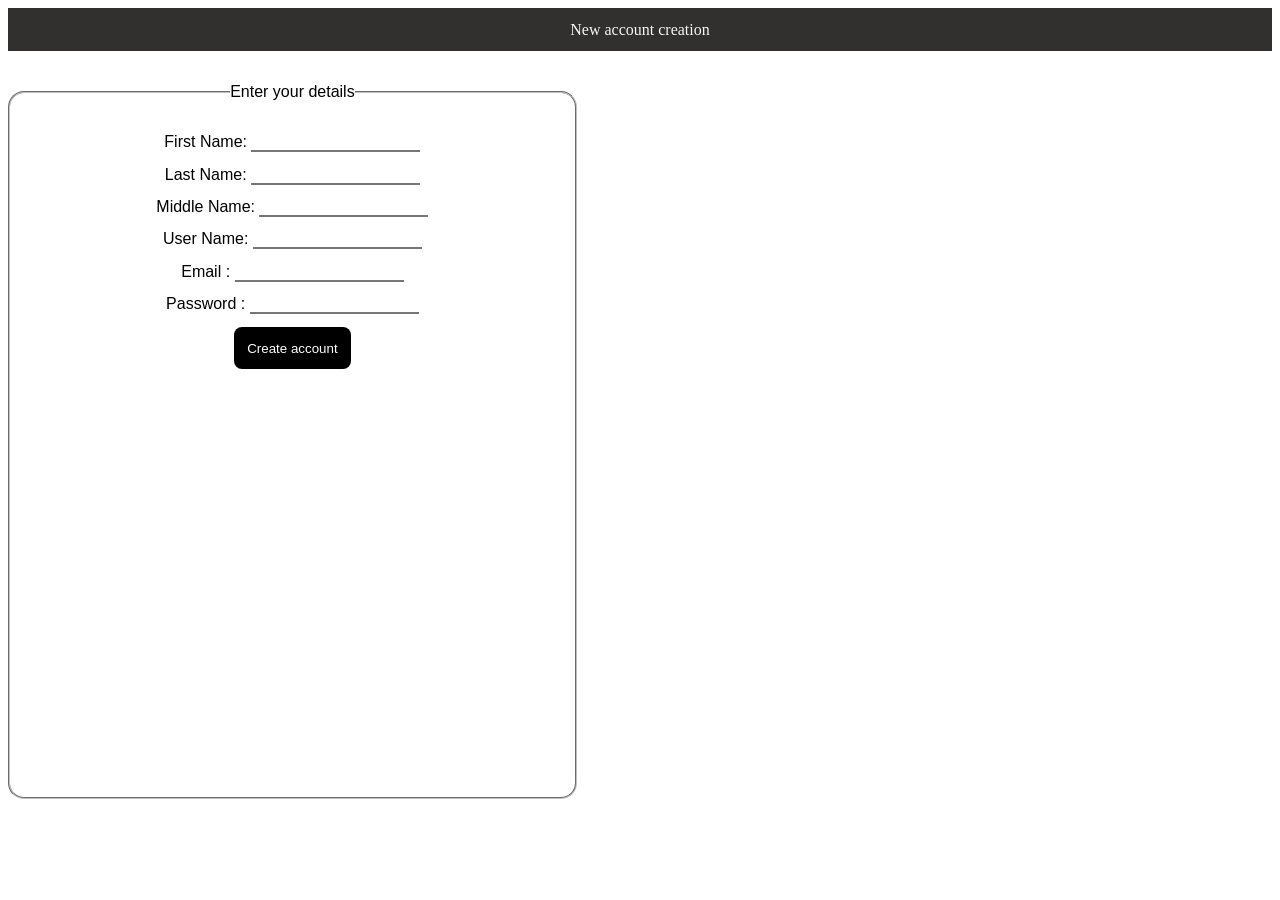
==== HTML/new_acc.html @ 0e1fec4a "php" ====
<!DOCTYPE html>
<html lang="en">
	<head>
		<meta charset="UTF-8" />
		<meta
			name="viewport"
			content="width=device-width, initial-scale=1.0"
		/>
		<title>the_website</title>
		<link
			href="../CSS/main.css"
			rel="stylesheet"
		/>
	</head>
	<body>
		<header>New account creation</header>
		<form
			action="../php/new_user.php"
			method="POST"
		>
			<fieldset>
				<legend>Enter your details</legend>
				<label>First Name: <input type="text" /></label><br />
				<label>Last Name: <input type="text" /></label><br />
				<label>Middle Name: <input type="text" /></label><br />
				<label>User Name: <input type="text" /></label><br />
				<label>Email : <input type="text" /></label><br />
				<label>Password : <input type="text" /></label><br />
				<button type="submit">Create account</button>
			</fieldset>
		</form>
	</body>
</html>
---- CSS/main.css ----
*{
    box-sizing: border-box;
    margin: 0%;
    padding: 0%;
    font-family: 'Lucida Sans', 'Lucida Sans Regular', 'Lucida Grande', 'Lucida Sans Unicode', Geneva, Verdana, sans-serif;
}

nav{
    background-color: darkslategray;
}

header{
    background-color: rgb(49, 48, 46);
    text-align: center;
    font-family: 'Trebuchet MS';
    color:whitesmoke ;
    padding: 1%;
}

aside{
    background-color: yellowgreen;
}

body{
   padding : 0.5em; 
   height : 100vh;
   
}

button{
    padding: 1em;
    font-family:'Open Sans', 'Helvetica Neue', sans-serif;
    border-radius: 0.5rem;
    color: white;
    background-color: black;
    border-width: 0;
}

fieldset{
    padding: 2em;
    width: 90%;
    height: 90%;
    text-align: center;
    border-radius: 1em;
    margin-top: 2em;
}

form{
    width:50%;
    height: 90%;
}

input{
    margin-bottom:1em ;
    border-style: none none  solid none;
}

.new_acc{
   
    width : 30%;
}
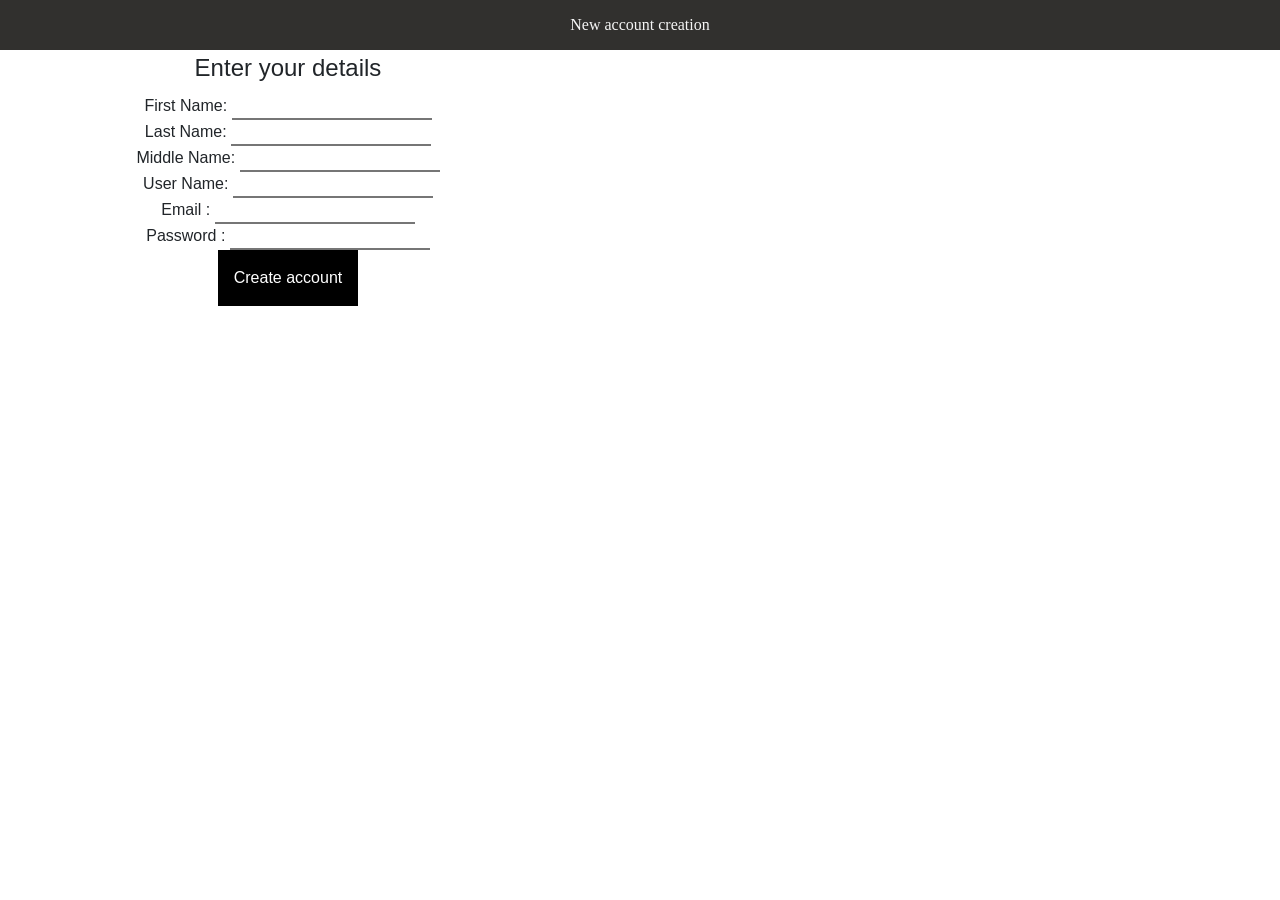
==== commit 97744fc6: "the workings" ====
--- a/HTML/new_acc.html
+++ b/HTML/new_acc.html
@@ -1,4 +1,4 @@
-<!DOCTYPE html>
+<!doctype html>
 <html lang="en">
 	<head>
 		<meta charset="UTF-8" />
@@ -11,6 +11,12 @@
 			href="../CSS/main.css"
 			rel="stylesheet"
 		/>
+		<link
+			href="https://cdn.jsdelivr.net/npm/bootstrap@5.3.8/dist/css/bootstrap.min.css"
+			rel="stylesheet"
+			integrity="sha384-sRIl4kxILFvY47J16cr9ZwB07vP4J8+LH7qKQnuqkuIAvNWLzeN8tE5YBujZqJLB"
+			crossorigin="anonymous"
+		/>
 	</head>
 	<body>
 		<header>New account creation</header>
@@ -20,12 +26,42 @@
 		>
 			<fieldset>
 				<legend>Enter your details</legend>
-				<label>First Name: <input type="text" /></label><br />
-				<label>Last Name: <input type="text" /></label><br />
-				<label>Middle Name: <input type="text" /></label><br />
-				<label>User Name: <input type="text" /></label><br />
-				<label>Email : <input type="text" /></label><br />
-				<label>Password : <input type="text" /></label><br />
+				<label
+					>First Name:
+					<input
+						type="text"
+						name="first_name" /></label
+				><br />
+				<label
+					>Last Name:
+					<input
+						type="text"
+						name="last_name" /></label
+				><br />
+				<label
+					>Middle Name:
+					<input
+						type="text"
+						name="middle_name" /></label
+				><br />
+				<label
+					>User Name:
+					<input
+						type="text"
+						name="username" /></label
+				><br />
+				<label
+					>Email :
+					<input
+						type="text"
+						name="email" /></label
+				><br />
+				<label
+					>Password :
+					<input
+						type="text"
+						name="password" /></label
+				><br />
 				<button type="submit">Create account</button>
 			</fieldset>
 		</form>
--- a/CSS/main.css
+++ b/CSS/main.css
@@ -1,61 +1,59 @@
-*{
-    box-sizing: border-box;
-    margin: 0%;
-    padding: 0%;
-    font-family: 'Lucida Sans', 'Lucida Sans Regular', 'Lucida Grande', 'Lucida Sans Unicode', Geneva, Verdana, sans-serif;
+* {
+	box-sizing: border-box;
+	margin: 0%;
+	padding: 0%;
+	font-family:
+		"Lucida Sans", "Lucida Sans Regular", "Lucida Grande", "Lucida Sans Unicode", Geneva, Verdana, sans-serif;
 }
 
-nav{
-    background-color: darkslategray;
+nav {
+	background-color: darkslategray;
 }
 
-header{
-    background-color: rgb(49, 48, 46);
-    text-align: center;
-    font-family: 'Trebuchet MS';
-    color:whitesmoke ;
-    padding: 1%;
+header {
+	background-color: rgb(49, 48, 46);
+	text-align: center;
+	font-family: "Trebuchet MS";
+	color: whitesmoke;
+	padding: 1%;
 }
 
-aside{
-    background-color: yellowgreen;
+aside {
+	background-color: yellowgreen;
 }
 
-body{
-   padding : 0.5em; 
-   height : 100vh;
-   
+body {
+	height: 100vh;
 }
 
-button{
-    padding: 1em;
-    font-family:'Open Sans', 'Helvetica Neue', sans-serif;
-    border-radius: 0.5rem;
-    color: white;
-    background-color: black;
-    border-width: 0;
+button {
+	padding: 1em;
+	font-family: "Open Sans", "Helvetica Neue", sans-serif;
+	border-radius: 0.5rem;
+	color: white;
+	background-color: black;
+	border-width: 0;
 }
 
-fieldset{
-    padding: 2em;
-    width: 90%;
-    height: 90%;
-    text-align: center;
-    border-radius: 1em;
-    margin-top: 2em;
+fieldset {
+	padding: 2em;
+	width: 90%;
+	height: 90%;
+	text-align: center;
+	border-radius: 1em;
+	margin-top: 2em;
 }
 
-form{
-    width:50%;
-    height: 90%;
+form {
+	width: 50%;
+	height: 90%;
 }
 
-input{
-    margin-bottom:1em ;
-    border-style: none none  solid none;
+input {
+	margin-bottom: 1em;
+	border-style: none none solid none;
 }
 
-.new_acc{
-   
-    width : 30%;
-}+.new_acc {
+	width: 30%;
+}
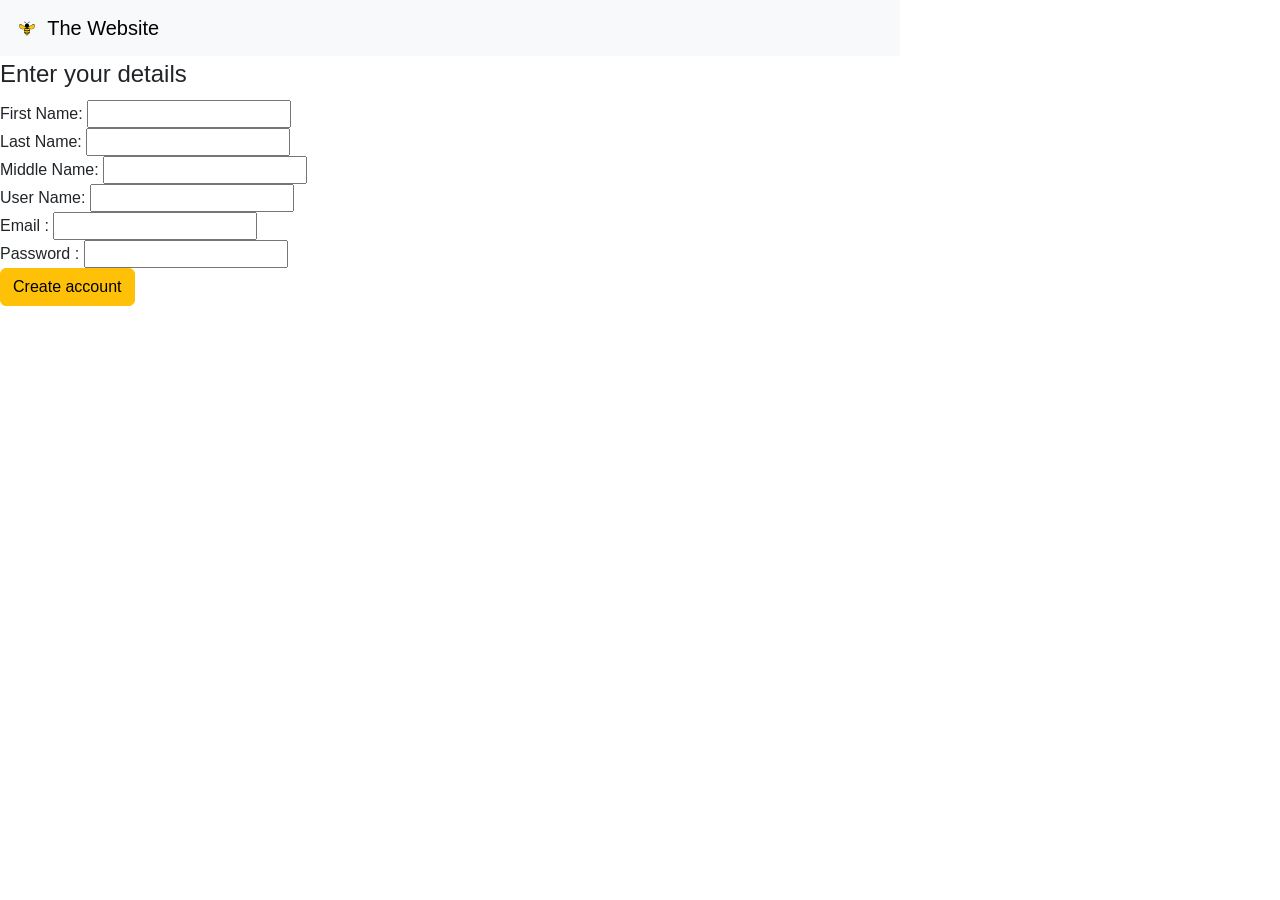
==== commit b86549b6: "improvements" ====
--- a/HTML/new_acc.html
+++ b/HTML/new_acc.html
@@ -1,5 +1,10 @@
 <!doctype html>
 <html lang="en">
+	<meta charset="utf-8" />
+	<meta
+		name="viewport"
+		content="width=device-width, initial-scale=1"
+	/>
 	<head>
 		<meta charset="UTF-8" />
 		<meta
@@ -19,7 +24,23 @@
 		/>
 	</head>
 	<body>
-		<header>New account creation</header>
+		<nav class="navbar bg-body-tertiary">
+			<div class="container-fluid">
+				<a
+					class="navbar-brand"
+					href="#"
+				>
+					<img
+						src="../rsc/nav_logo.svg"
+						alt="Logo"
+						width="30"
+						height="24"
+						class="d-inline-block align-text-top"
+					/>
+					The Website
+				</a>
+			</div>
+		</nav>
 		<form
 			action="../php/new_user.php"
 			method="POST"
@@ -62,7 +83,12 @@
 						type="text"
 						name="password" /></label
 				><br />
-				<button type="submit">Create account</button>
+				<button
+					type="submit"
+					class="btn btn-warning"
+				>
+					Create account
+				</button>
 			</fieldset>
 		</form>
 	</body>
--- a/CSS/main.css
+++ b/CSS/main.css
@@ -6,11 +6,13 @@
 		"Lucida Sans", "Lucida Sans Regular", "Lucida Grande", "Lucida Sans Unicode", Geneva, Verdana, sans-serif;
 }
 
-nav {
-	background-color: darkslategray;
+.navbar {
+	position: absolute;
+	display: block;
+	width: 100vb;
 }
 
-header {
+.header {
 	background-color: rgb(49, 48, 46);
 	text-align: center;
 	font-family: "Trebuchet MS";
@@ -18,15 +20,17 @@
 	padding: 1%;
 }
 
-aside {
+.aside {
 	background-color: yellowgreen;
 }
 
-body {
+.body {
 	height: 100vh;
+	display: flex;
+	justify-content: center;
 }
 
-button {
+.button {
 	padding: 1em;
 	font-family: "Open Sans", "Helvetica Neue", sans-serif;
 	border-radius: 0.5rem;
@@ -35,7 +39,7 @@
 	border-width: 0;
 }
 
-fieldset {
+.fieldset {
 	padding: 2em;
 	width: 90%;
 	height: 90%;
@@ -44,12 +48,12 @@
 	margin-top: 2em;
 }
 
-form {
+.form {
 	width: 50%;
 	height: 90%;
 }
 
-input {
+.input {
 	margin-bottom: 1em;
 	border-style: none none solid none;
 }
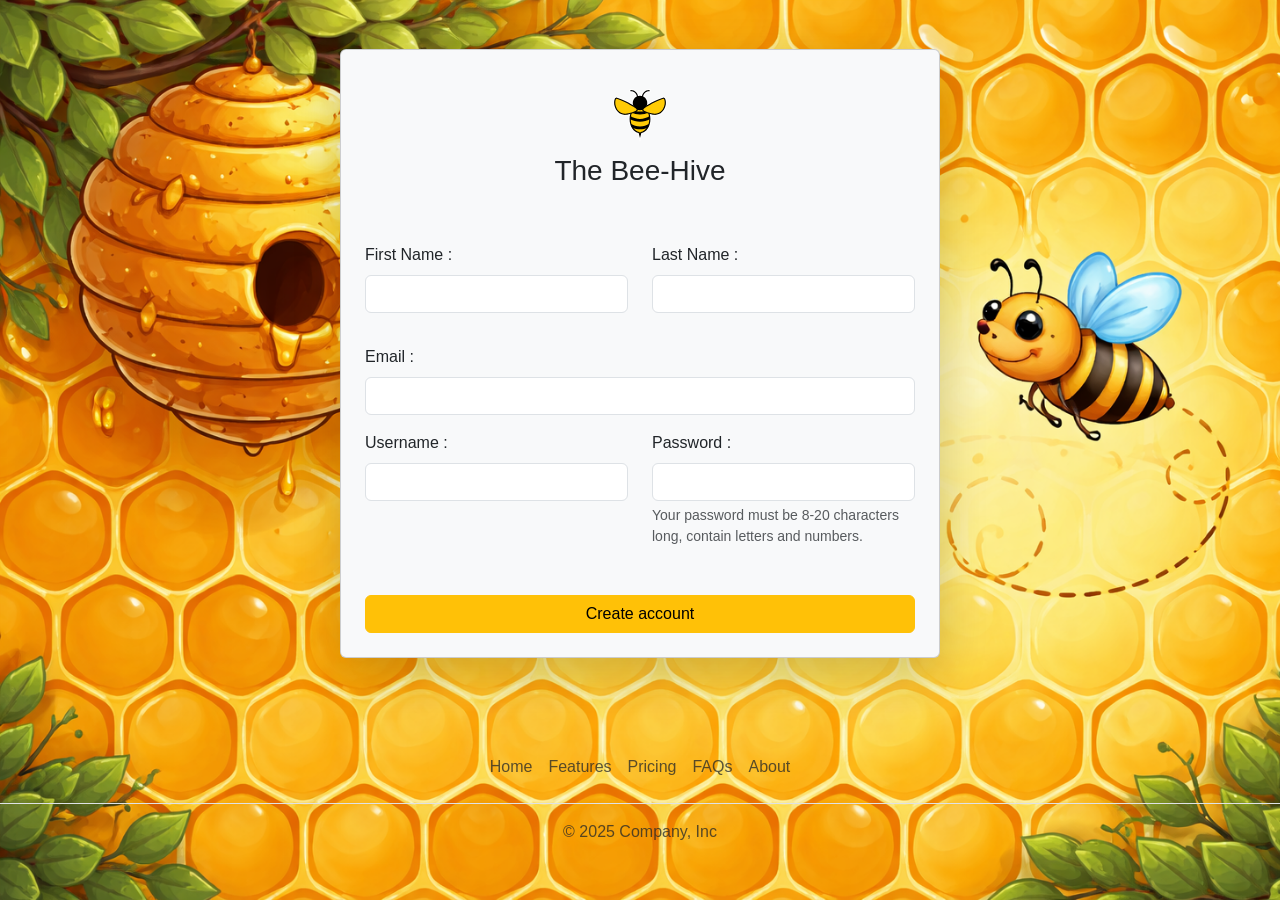
==== commit 1b615a0f: "visual changes" ====
--- a/HTML/new_acc.html
+++ b/HTML/new_acc.html
@@ -1,21 +1,12 @@
 <!doctype html>
 <html lang="en">
 	<meta charset="utf-8" />
-	<meta
-		name="viewport"
-		content="width=device-width, initial-scale=1"
-	/>
+	<meta name="viewport" content="width=device-width, initial-scale=1" />
 	<head>
 		<meta charset="UTF-8" />
-		<meta
-			name="viewport"
-			content="width=device-width, initial-scale=1.0"
-		/>
+		<meta name="viewport" content="width=device-width, initial-scale=1.0" />
 		<title>the_website</title>
-		<link
-			href="../CSS/main.css"
-			rel="stylesheet"
-		/>
+		<link href="../CSS/main.css" rel="stylesheet" />
 		<link
 			href="https://cdn.jsdelivr.net/npm/bootstrap@5.3.8/dist/css/bootstrap.min.css"
 			rel="stylesheet"
@@ -23,73 +14,74 @@
 			crossorigin="anonymous"
 		/>
 	</head>
-	<body>
-		<nav class="navbar bg-body-tertiary">
-			<div class="container-fluid">
-				<a
-					class="navbar-brand"
-					href="#"
-				>
+	<body class="d-flex flex-column min-vh-100 bg_img">
+		<div class="d-flex flex-column justify-content-center align-items-center flex-grow-1">
+			<div class="card shadow-lg p-4 bg-body-tertiary rounded" style="width: 60%; max-width: 600px">
+				<div class="d-flex flex-column justify-content-center align-items-center flex-grow-1 mb-5">
 					<img
 						src="../rsc/nav_logo.svg"
-						alt="Logo"
-						width="30"
-						height="24"
-						class="d-inline-block align-text-top"
+						width="120"
+						height="80"
+						class="rounded mx-auto d-block"
+						alt="The Bee-Hive"
 					/>
-					The Website
-				</a>
+					<h3>The Bee-Hive</h3>
+				</div>
+				<form class="w-100" action="../php/new_user.php" method="POST">
+					<div class="row mb-3">
+						<div class="col">
+							<label for="first_name" class="form-label">First Name :</label>
+							<input type="text" name="first_name" class="form-control" required="yes" />
+						</div>
+
+						<div class="col mb-3">
+							<label for="last_name" class="form-label">Last Name :</label>
+							<input type="text" name="last_name" class="form-control" required="yes" />
+						</div>
+					</div>
+					<div class="row mb-3">
+						<div class="col">
+							<label for="email" class="form-label">Email :</label>
+							<input type="email" name="email" class="form-control" required="yes" />
+						</div>
+					</div>
+					<div class="row mb-5">
+						<div class="col">
+							<label for="username" class="form-label">Username :</label>
+							<input type="text" name="username" class="form-control" required="yes" />
+						</div>
+						<div class="col">
+							<label for="password" class="form-label">Password :</label>
+							<input type="password" name="password" class="form-control" required="yes" />
+							<div id="passwordHelpBlock" class="form-text">
+								Your password must be 8-20 characters long, contain letters and numbers.
+							</div>
+						</div>
+					</div>
+
+					<button type="submit" class="btn btn-warning w-100">Create account</button>
+				</form>
 			</div>
-		</nav>
-		<form
-			action="../php/new_user.php"
-			method="POST"
-		>
-			<fieldset>
-				<legend>Enter your details</legend>
-				<label
-					>First Name:
-					<input
-						type="text"
-						name="first_name" /></label
-				><br />
-				<label
-					>Last Name:
-					<input
-						type="text"
-						name="last_name" /></label
-				><br />
-				<label
-					>Middle Name:
-					<input
-						type="text"
-						name="middle_name" /></label
-				><br />
-				<label
-					>User Name:
-					<input
-						type="text"
-						name="username" /></label
-				><br />
-				<label
-					>Email :
-					<input
-						type="text"
-						name="email" /></label
-				><br />
-				<label
-					>Password :
-					<input
-						type="text"
-						name="password" /></label
-				><br />
-				<button
-					type="submit"
-					class="btn btn-warning"
-				>
-					Create account
-				</button>
-			</fieldset>
-		</form>
+		</div>
+		<footer class="py-3 my-4">
+			<ul class="nav justify-content-center border-bottom pb-3 mb-3">
+				<li class="nav-item">
+					<a href="#" class="nav-link px-2 text-body-secondary">Home</a>
+				</li>
+				<li class="nav-item">
+					<a href="#" class="nav-link px-2 text-body-secondary">Features</a>
+				</li>
+				<li class="nav-item">
+					<a href="#" class="nav-link px-2 text-body-secondary">Pricing</a>
+				</li>
+				<li class="nav-item">
+					<a href="#" class="nav-link px-2 text-body-secondary">FAQs</a>
+				</li>
+				<li class="nav-item">
+					<a href="#" class="nav-link px-2 text-body-secondary">About</a>
+				</li>
+			</ul>
+			<p class="text-center text-body-secondary">&copy; 2025 Company, Inc</p>
+		</footer>
 	</body>
 </html>
--- a/CSS/main.css
+++ b/CSS/main.css
@@ -1,15 +1,20 @@
 * {
 	box-sizing: border-box;
-	margin: 0%;
-	padding: 0%;
+	margin: 0;
+	padding: 0;
 	font-family:
 		"Lucida Sans", "Lucida Sans Regular", "Lucida Grande", "Lucida Sans Unicode", Geneva, Verdana, sans-serif;
 }
 
 .navbar {
-	position: absolute;
-	display: block;
-	width: 100vb;
+	position: fixed;
+	top: 0;
+	left: 0;
+	right: 0;
+	display: flex;
+	width: 100vw;
+	margin: 0 0 1em 0;
+	z-index: 1000;
 }
 
 .header {
@@ -26,8 +31,11 @@
 
 .body {
 	height: 100vh;
+	width: 100vw;
 	display: flex;
+	flex-direction: column;
 	justify-content: center;
+	align-items: center;
 }
 
 .button {
@@ -41,7 +49,7 @@
 
 .fieldset {
 	padding: 2em;
-	width: 90%;
+	width: 70%;
 	height: 90%;
 	text-align: center;
 	border-radius: 1em;
@@ -49,8 +57,11 @@
 }
 
 .form {
-	width: 50%;
-	height: 90%;
+	margin: 0 auto;
+	display: flex;
+	flex-direction: column;
+	align-items: center;
+	width: 100%;
 }
 
 .input {
@@ -61,3 +72,13 @@
 .new_acc {
 	width: 30%;
 }
+
+.form_wrapper {
+	width: 60%;
+	max-width: 600px;
+}
+
+.bg_img {
+	background: url("../rsc/background.png") no-repeat;
+	background-size: cover;
+}
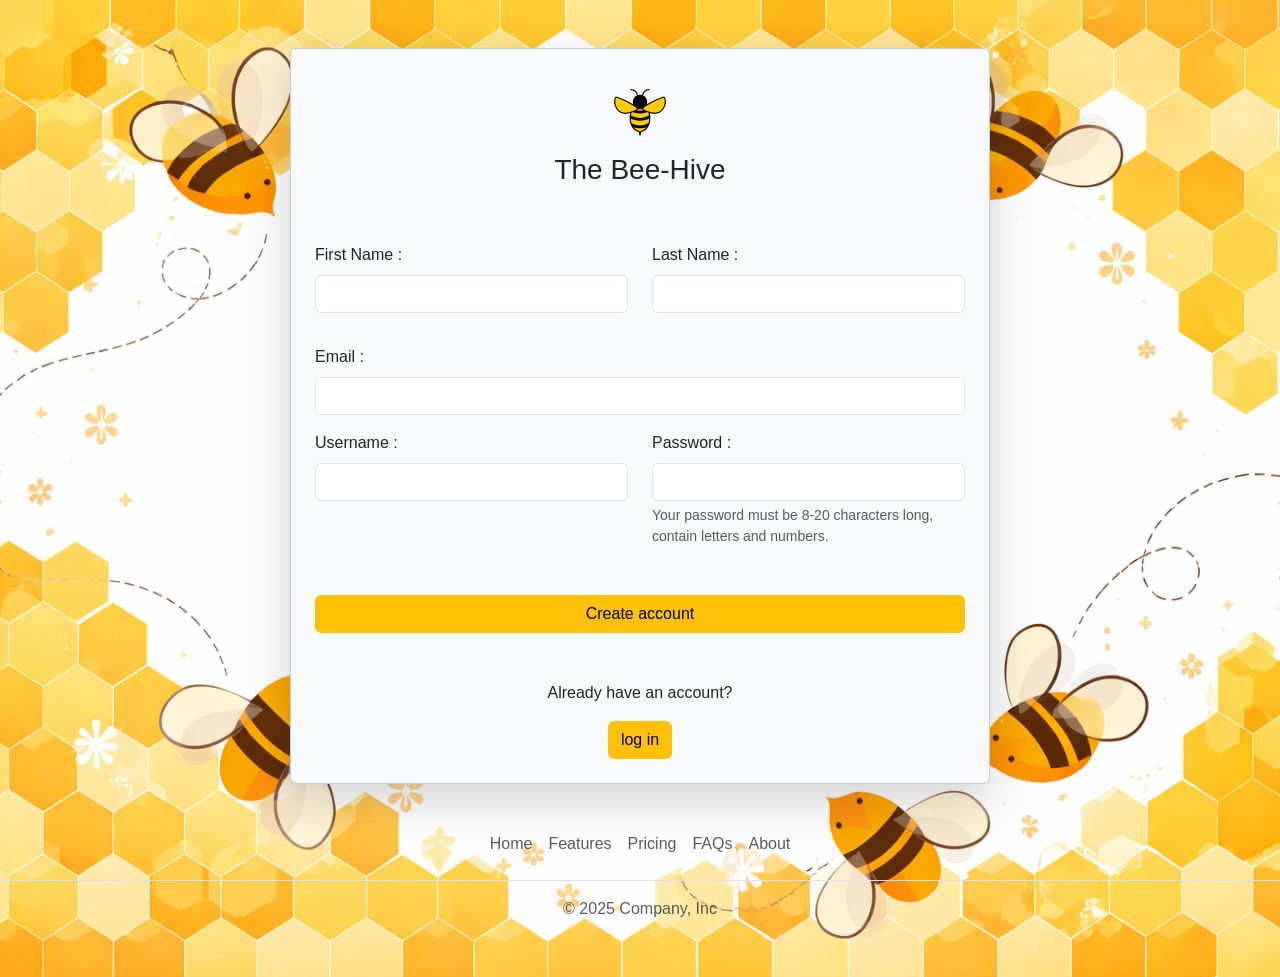
==== commit bf0c8764: "improvements" ====
--- a/HTML/new_acc.html
+++ b/HTML/new_acc.html
@@ -15,8 +15,8 @@
 		/>
 	</head>
 	<body class="d-flex flex-column min-vh-100 bg_img">
-		<div class="d-flex flex-column justify-content-center align-items-center flex-grow-1">
-			<div class="card shadow-lg p-4 bg-body-tertiary rounded" style="width: 60%; max-width: 600px">
+		<div class="d-flex flex-column justify-content-center align-items-center flex-grow-1 mt-5">
+			<div class="card shadow-lg p-4 bg-body-tertiary rounded" style="width: 60%; max-width: 700px">
 				<div class="d-flex flex-column justify-content-center align-items-center flex-grow-1 mb-5">
 					<img
 						src="../rsc/nav_logo.svg"
@@ -27,7 +27,7 @@
 					/>
 					<h3>The Bee-Hive</h3>
 				</div>
-				<form class="w-100" action="../php/new_user.php" method="POST">
+				<form class="w-100 mb-5" action="../php/new_user.php" method="POST">
 					<div class="row mb-3">
 						<div class="col">
 							<label for="first_name" class="form-label">First Name :</label>
@@ -61,6 +61,10 @@
 
 					<button type="submit" class="btn btn-warning w-100">Create account</button>
 				</form>
+				<div class="d-flex flex-column justify-content-center align-items-center flex-grow-1">
+					<p>Already have an account?</p>
+					<a href="../index.html"><button class="btn btn-warning">log in</button></a>
+				</div>
 			</div>
 		</div>
 		<footer class="py-3 my-4">
--- a/CSS/main.css
+++ b/CSS/main.css
@@ -80,5 +80,5 @@
 
 .bg_img {
 	background: url("../rsc/background.png") no-repeat;
-	background-size: cover;
+	background-size: 100% 100%;
 }
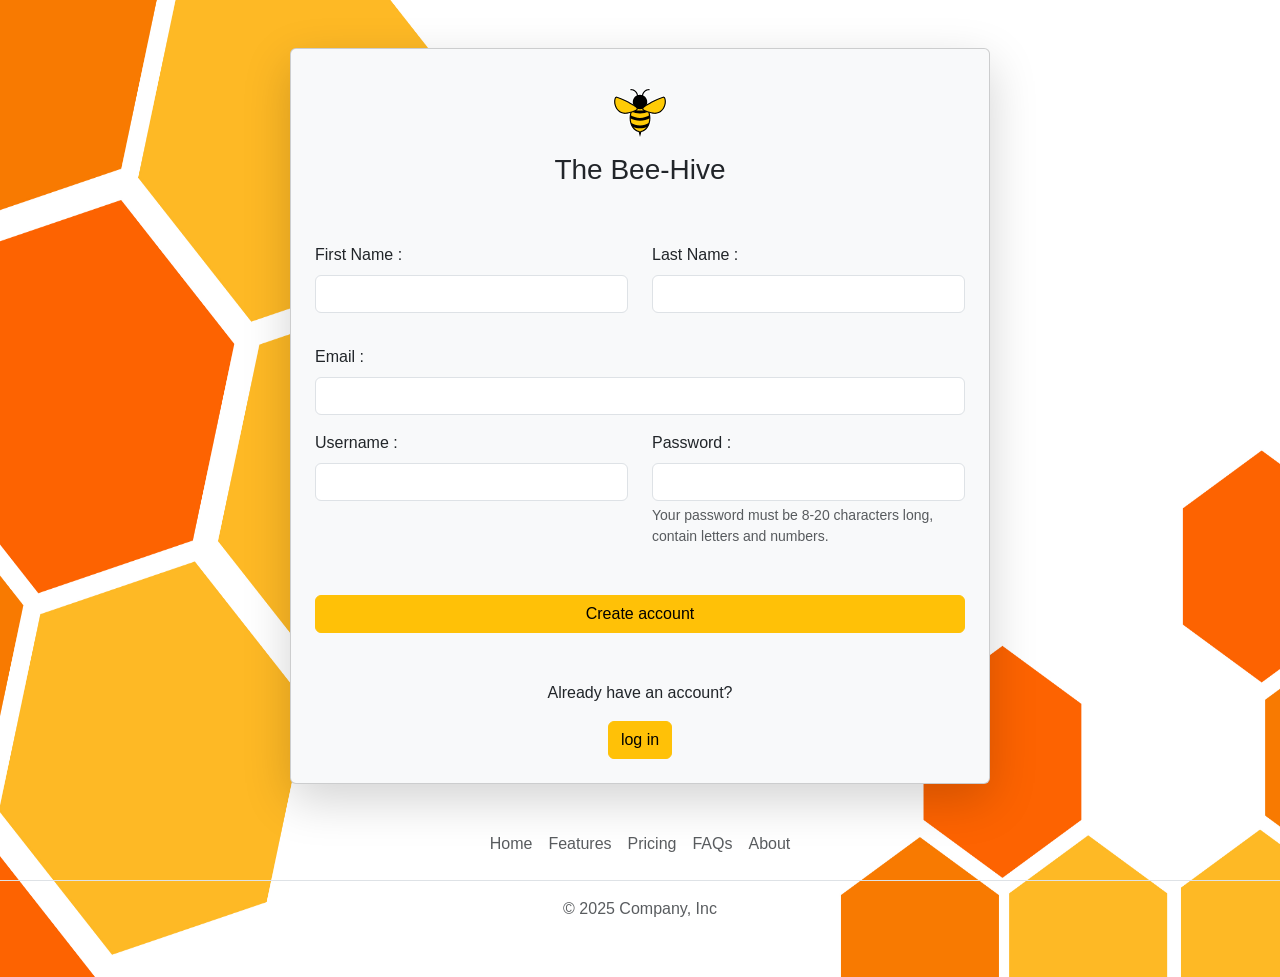
==== commit 432cc286: "final_background" ====
--- a/HTML/new_acc.html
+++ b/HTML/new_acc.html
@@ -1,65 +1,120 @@
 <!doctype html>
 <html lang="en">
 	<meta charset="utf-8" />
-	<meta name="viewport" content="width=device-width, initial-scale=1" />
+	<meta
+		name="viewport"
+		content="width=device-width, initial-scale=1" />
 	<head>
 		<meta charset="UTF-8" />
-		<meta name="viewport" content="width=device-width, initial-scale=1.0" />
+		<meta
+			name="viewport"
+			content="width=device-width, initial-scale=1.0" />
 		<title>the_website</title>
-		<link href="../CSS/main.css" rel="stylesheet" />
+		<link
+			href="../CSS/main.css"
+			rel="stylesheet" />
 		<link
 			href="https://cdn.jsdelivr.net/npm/bootstrap@5.3.8/dist/css/bootstrap.min.css"
 			rel="stylesheet"
 			integrity="sha384-sRIl4kxILFvY47J16cr9ZwB07vP4J8+LH7qKQnuqkuIAvNWLzeN8tE5YBujZqJLB"
-			crossorigin="anonymous"
-		/>
+			crossorigin="anonymous" />
 	</head>
 	<body class="d-flex flex-column min-vh-100 bg_img">
 		<div class="d-flex flex-column justify-content-center align-items-center flex-grow-1 mt-5">
-			<div class="card shadow-lg p-4 bg-body-tertiary rounded" style="width: 60%; max-width: 700px">
+			<div
+				class="card shadow-lg p-4 bg-body-tertiary rounded"
+				style="width: 60%; max-width: 700px">
 				<div class="d-flex flex-column justify-content-center align-items-center flex-grow-1 mb-5">
 					<img
 						src="../rsc/nav_logo.svg"
 						width="120"
 						height="80"
 						class="rounded mx-auto d-block"
-						alt="The Bee-Hive"
-					/>
+						alt="The Bee-Hive" />
 					<h3>The Bee-Hive</h3>
 				</div>
-				<form class="w-100 mb-5" action="../php/new_user.php" method="POST">
+				<form
+					class="w-100 mb-5 needs-validation"
+					action="../php/new_user.php"
+					method="POST">
 					<div class="row mb-3">
 						<div class="col">
-							<label for="first_name" class="form-label">First Name :</label>
-							<input type="text" name="first_name" class="form-control" required="yes" />
+							<label
+								for="first_name"
+								class="form-label"
+								>First Name :</label
+							>
+							<input
+								type="text"
+								name="first_name"
+								class="form-control"
+								required />
 						</div>
 
 						<div class="col mb-3">
-							<label for="last_name" class="form-label">Last Name :</label>
-							<input type="text" name="last_name" class="form-control" required="yes" />
+							<label
+								for="last_name"
+								class="form-label"
+								>Last Name :</label
+							>
+							<input
+								type="text"
+								name="last_name"
+								class="form-control"
+								required="yes" />
 						</div>
 					</div>
 					<div class="row mb-3">
 						<div class="col">
-							<label for="email" class="form-label">Email :</label>
-							<input type="email" name="email" class="form-control" required="yes" />
+							<label
+								for="email"
+								class="form-label"
+								>Email :</label
+							>
+							<input
+								type="email"
+								name="email"
+								class="form-control"
+								required="yes" />
 						</div>
 					</div>
 					<div class="row mb-5">
 						<div class="col">
-							<label for="username" class="form-label">Username :</label>
-							<input type="text" name="username" class="form-control" required="yes" />
+							<label
+								for="username"
+								class="form-label"
+								>Username :</label
+							>
+							<input
+								type="text"
+								name="username"
+								class="form-control"
+								required="yes" />
 						</div>
 						<div class="col">
-							<label for="password" class="form-label">Password :</label>
-							<input type="password" name="password" class="form-control" required="yes" />
-							<div id="passwordHelpBlock" class="form-text">
+							<label
+								for="password"
+								class="form-label"
+								>Password :</label
+							>
+							<input
+								type="password"
+								name="password"
+								class="form-control"
+								required="yes" />
+							<div
+								id="passwordHelpBlock"
+								class="form-text">
 								Your password must be 8-20 characters long, contain letters and numbers.
 							</div>
 						</div>
 					</div>
 
-					<button type="submit" class="btn btn-warning w-100">Create account</button>
+					<button
+						type="submit"
+						class="btn btn-warning w-100">
+						Create account
+					</button>
 				</form>
 				<div class="d-flex flex-column justify-content-center align-items-center flex-grow-1">
 					<p>Already have an account?</p>
@@ -70,19 +125,39 @@
 		<footer class="py-3 my-4">
 			<ul class="nav justify-content-center border-bottom pb-3 mb-3">
 				<li class="nav-item">
-					<a href="#" class="nav-link px-2 text-body-secondary">Home</a>
+					<a
+						href="#"
+						class="nav-link px-2 text-body-secondary"
+						>Home</a
+					>
 				</li>
 				<li class="nav-item">
-					<a href="#" class="nav-link px-2 text-body-secondary">Features</a>
+					<a
+						href="#"
+						class="nav-link px-2 text-body-secondary"
+						>Features</a
+					>
 				</li>
 				<li class="nav-item">
-					<a href="#" class="nav-link px-2 text-body-secondary">Pricing</a>
+					<a
+						href="#"
+						class="nav-link px-2 text-body-secondary"
+						>Pricing</a
+					>
 				</li>
 				<li class="nav-item">
-					<a href="#" class="nav-link px-2 text-body-secondary">FAQs</a>
+					<a
+						href="#"
+						class="nav-link px-2 text-body-secondary"
+						>FAQs</a
+					>
 				</li>
 				<li class="nav-item">
-					<a href="#" class="nav-link px-2 text-body-secondary">About</a>
+					<a
+						href="#"
+						class="nav-link px-2 text-body-secondary"
+						>About</a
+					>
 				</li>
 			</ul>
 			<p class="text-center text-body-secondary">&copy; 2025 Company, Inc</p>
